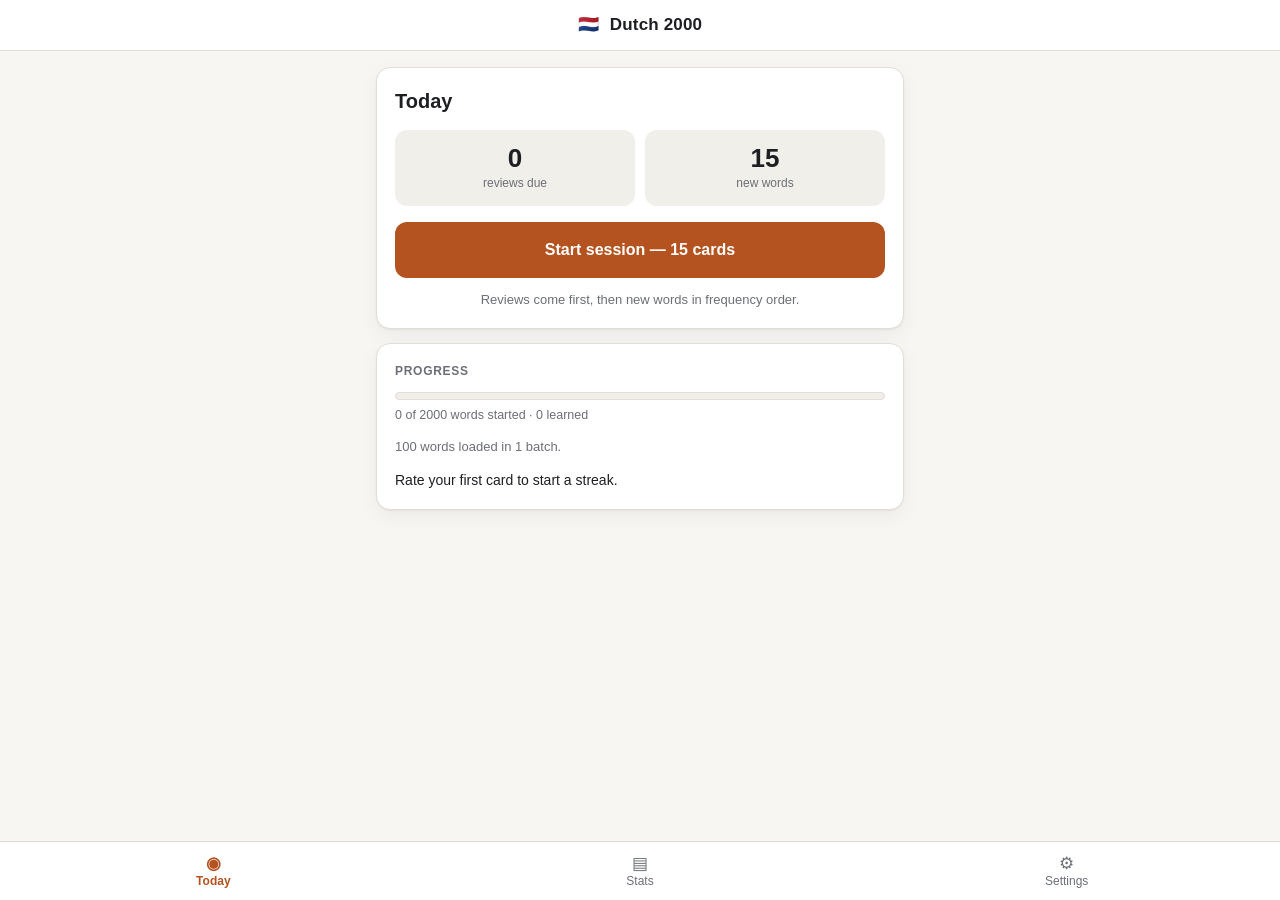
==== top2000/index.html @ 0ad00fd5 "Add Dutch 2000 — spaced-repetition app for the 2,000 most frequent words A second, self-contained ap" ====
<!doctype html>
<html lang="en">
<head>
  <meta charset="utf-8">
  <meta name="viewport" content="width=device-width, initial-scale=1, viewport-fit=cover">
  <title>Dutch 2000 — frequency flashcards</title>
  <meta name="description" content="Spaced-repetition flashcards for the 2,000 most frequent Dutch words.">

  <link rel="manifest" href="manifest.json">
  <meta name="theme-color" content="#f7f6f3">
  <meta name="apple-mobile-web-app-capable" content="yes">
  <meta name="apple-mobile-web-app-status-bar-style" content="default">
  <meta name="apple-mobile-web-app-title" content="Dutch 2000">
  <link rel="apple-touch-icon" href="icons/apple-touch-icon.png">
  <link rel="icon" type="image/png" sizes="192x192" href="icons/icon-192.png">

  <link rel="stylesheet" href="styles.css?v=1">
</head>
<body>
  <header id="topbar">
    <h1><span class="flag">🇳🇱</span> Dutch 2000</h1>
  </header>

  <main id="main"></main>

  <nav id="nav" aria-label="Sections"></nav>

  <script src="js/storage.js?v=1"></script>
  <script src="js/srs.js?v=1"></script>
  <script src="js/data.js?v=1"></script>
  <script src="js/speech.js?v=1"></script>
  <script src="js/ui.js?v=1"></script>
  <script src="js/study.js?v=1"></script>
  <script src="js/app.js?v=1"></script>
  <script>
    // Offline support when the app is served over http(s). Opened from disk
    // (file://) service workers aren't allowed, and aren't needed.
    if ('serviceWorker' in navigator && location.protocol.startsWith('http')) {
      window.addEventListener('load', () => {
        navigator.serviceWorker.register('sw.js').catch(err => console.warn('SW failed:', err));
      });
    }
  </script>
</body>
</html>
---- top2000/styles.css ----
/* Dutch 2000 — mobile-first, calm, light + dark.
   Colours are tokens on :root; dark mode follows the system unless the user
   picks a theme by hand (data-theme on <html>). */

:root {
  --bg: #f7f6f3;
  --surface: #ffffff;
  --surface-2: #f1efea;
  --fg: #1d1f23;
  --muted: #6c6f76;
  --border: #e2ded5;
  --accent: #b4531f;
  --accent-soft: #f6e7dd;
  --again: #b3261e;
  --hard: #8a6210;
  --good: #1f6b3f;
  --easy: #1f5b8a;
  --shadow: 0 1px 2px rgba(22, 20, 16, .05), 0 6px 20px rgba(22, 20, 16, .05);
  --radius: 14px;
}

@media (prefers-color-scheme: dark) {
  :root:not([data-theme="light"]) {
    --bg: #16181c;
    --surface: #1e2126;
    --surface-2: #252930;
    --fg: #eceef2;
    --muted: #9aa1ad;
    --border: #343941;
    --accent: #e89b6c;
    --accent-soft: #37281f;
    --again: #f08379;
    --hard: #e0b45f;
    --good: #7fd4a0;
    --easy: #8ec2ef;
    --shadow: 0 1px 2px rgba(0, 0, 0, .3), 0 6px 20px rgba(0, 0, 0, .25);
  }
}

:root[data-theme="dark"] {
  --bg: #16181c;
  --surface: #1e2126;
  --surface-2: #252930;
  --fg: #eceef2;
  --muted: #9aa1ad;
  --border: #343941;
  --accent: #e89b6c;
  --accent-soft: #37281f;
  --again: #f08379;
  --hard: #e0b45f;
  --good: #7fd4a0;
  --easy: #8ec2ef;
  --shadow: 0 1px 2px rgba(0, 0, 0, .3), 0 6px 20px rgba(0, 0, 0, .25);
}

* { box-sizing: border-box; }
html, body { margin: 0; padding: 0; }

body {
  background: var(--bg);
  color: var(--fg);
  font-family: -apple-system, BlinkMacSystemFont, "Segoe UI", Roboto, "Helvetica Neue", sans-serif;
  font-size: 16px;
  line-height: 1.5;
  -webkit-text-size-adjust: 100%;
  min-height: 100vh;
}

/* ---------- shell ---------- */
#topbar {
  display: flex;
  align-items: center;
  justify-content: center;
  padding: 12px 16px;
  padding-top: max(12px, env(safe-area-inset-top));
  background: var(--surface);
  border-bottom: 1px solid var(--border);
  position: sticky;
  top: 0;
  z-index: 10;
}
#topbar h1 { margin: 0; font-size: 17px; font-weight: 600; letter-spacing: .01em; }
#topbar .flag { margin-right: 6px; }

#main {
  max-width: 560px;
  margin: 0 auto;
  padding: 16px 16px 120px;
  display: flex;
  flex-direction: column;
  gap: 14px;
}

#nav {
  position: fixed;
  left: 0; right: 0; bottom: 0;
  display: flex;
  background: var(--surface);
  border-top: 1px solid var(--border);
  padding-bottom: env(safe-area-inset-bottom);
  z-index: 20;
}
.nav-btn {
  flex: 1;
  min-height: 58px;
  display: flex;
  flex-direction: column;
  align-items: center;
  justify-content: center;
  gap: 2px;
  background: none;
  border: 0;
  color: var(--muted);
  font-size: 12px;
  font-family: inherit;
  cursor: pointer;
}
.nav-btn .nav-icon { font-size: 17px; line-height: 1; }
.nav-btn.on { color: var(--accent); font-weight: 600; }

/* The study screen takes the whole viewport. */
body.studying #topbar, body.studying #nav { display: none; }
body.studying #main { padding-top: max(14px, env(safe-area-inset-top)); padding-bottom: 28px; }

/* ---------- cards & type ---------- */
.card {
  background: var(--surface);
  border: 1px solid var(--border);
  border-radius: var(--radius);
  padding: 18px;
  box-shadow: var(--shadow);
}
h2 { margin: 0 0 14px; font-size: 20px; font-weight: 650; }
h3 {
  margin: 0 0 12px;
  font-size: 12px;
  font-weight: 650;
  color: var(--muted);
  text-transform: uppercase;
  letter-spacing: .06em;
}
.muted { color: var(--muted); }
.small { font-size: 13px; }
.hint { text-align: center; margin: 12px 0 0; font-size: 13px; }
.done-note { margin: 4px 0 14px; }
.code {
  background: var(--surface-2);
  border-radius: 8px;
  padding: 10px 12px;
  font-size: 13px;
  overflow-x: auto;
  white-space: pre-wrap;
}

.banner {
  background: var(--accent-soft);
  border: 1px solid var(--accent);
  border-radius: var(--radius);
  padding: 12px 14px;
  font-size: 14px;
}

/* ---------- tiles ---------- */
.tiles { display: grid; grid-template-columns: repeat(3, 1fr); gap: 10px; }
.tiles.two { grid-template-columns: repeat(2, 1fr); margin-bottom: 16px; }
.tile {
  background: var(--surface-2);
  border-radius: 12px;
  padding: 14px 10px;
  text-align: center;
}
.tile-value { font-size: 26px; font-weight: 650; line-height: 1.1; }
.tile-label { font-size: 12px; color: var(--muted); margin-top: 2px; }

/* ---------- meters ---------- */
.meter { margin: 4px 0 2px; }
.meter-track {
  height: 8px;
  background: var(--surface-2);
  border: 1px solid var(--border);
  border-radius: 999px;
  overflow: hidden;
}
.meter-track.slim { height: 6px; flex: 1; }
.meter-fill { height: 100%; background: var(--accent); transition: width .25s ease; }
.meter-label { font-size: 12.5px; color: var(--muted); margin-top: 6px; }
.streak-line { margin-top: 12px; font-size: 14px; }

/* ---------- rows (stats by batch) ---------- */
.row { padding: 10px 0; border-top: 1px solid var(--border); }
.row:first-of-type { border-top: 0; }
.row-title { font-size: 14px; font-weight: 550; margin-bottom: 6px; display: flex; align-items: center; gap: 6px; }
.lock { font-size: 12px; }
.chip {
  display: inline-block;
  font-size: 11px;
  padding: 2px 8px;
  border-radius: 999px;
  background: var(--surface-2);
  color: var(--muted);
  border: 1px solid var(--border);
  text-transform: lowercase;
}
.chip.on { background: var(--accent-soft); color: var(--accent); border-color: var(--accent); }
.chip.soft { background: transparent; }

/* ---------- settings controls ---------- */
.setting {
  display: flex;
  align-items: center;
  justify-content: space-between;
  gap: 12px;
  padding: 12px 0;
  border-top: 1px solid var(--border);
  flex-wrap: wrap;
}
.setting:first-of-type { border-top: 0; padding-top: 0; }
.setting-text { flex: 1 1 180px; min-width: 150px; }
.setting-label { font-size: 15px; font-weight: 550; }

.stepper { display: flex; align-items: center; gap: 4px; }
.step-btn {
  width: 44px; height: 44px;
  border: 1px solid var(--border);
  background: var(--surface-2);
  color: var(--fg);
  border-radius: 10px;
  font-size: 20px;
  line-height: 1;
  cursor: pointer;
}
.step-btn:active { background: var(--accent-soft); }
.stepper-value { min-width: 62px; text-align: center; font-size: 16px; font-weight: 600; }

.seg { display: flex; gap: 6px; flex-wrap: wrap; }
.seg-btn {
  min-height: 44px;
  padding: 8px 14px;
  border: 1px solid var(--border);
  border-radius: 10px;
  background: var(--surface-2);
  color: var(--fg);
  font-size: 14px;
  font-family: inherit;
  cursor: pointer;
}
.seg-btn.on { background: var(--accent); border-color: var(--accent); color: #fff; font-weight: 600; }

.select {
  min-height: 44px;
  padding: 8px 10px;
  border: 1px solid var(--border);
  border-radius: 10px;
  background: var(--surface-2);
  color: var(--fg);
  font-size: 14px;
  font-family: inherit;
  max-width: 100%;
}

.batch-row {
  width: 100%;
  min-height: 48px;
  display: flex;
  align-items: center;
  justify-content: space-between;
  gap: 10px;
  padding: 10px 12px;
  margin-bottom: 6px;
  border: 1px solid var(--border);
  border-radius: 10px;
  background: var(--surface-2);
  color: var(--fg);
  font-size: 14px;
  font-family: inherit;
  text-align: left;
  cursor: pointer;
}
.batch-row.on { border-color: var(--accent); background: var(--accent-soft); }
.batch-row:disabled { cursor: default; opacity: .75; }
.batch-row.locked { opacity: .5; }
.batch-mark { color: var(--accent); font-weight: 700; }

.hidden-file { display: none; }

/* ---------- buttons ---------- */
.btn-row { display: flex; gap: 8px; flex-wrap: wrap; margin-top: 12px; }
.btn-row.center { justify-content: center; }
.btn {
  min-height: 48px;
  display: inline-flex;
  align-items: center;
  justify-content: center;
  gap: 8px;
  padding: 12px 18px;
  border: 0;
  border-radius: 12px;
  background: var(--accent);
  color: #fff;
  font-size: 15px;
  font-weight: 600;
  font-family: inherit;
  cursor: pointer;
}
.btn.big { width: 100%; min-height: 56px; font-size: 16px; }
.btn.secondary {
  background: var(--surface-2);
  color: var(--fg);
  border: 1px solid var(--border);
}
.btn.danger { background: transparent; color: var(--again); border: 1px solid var(--again); margin-top: 10px; }
.btn:disabled { opacity: .45; cursor: not-allowed; }

.icon-btn {
  width: 40px; height: 40px;
  border: 0;
  border-radius: 10px;
  background: var(--surface-2);
  color: var(--fg);
  font-size: 16px;
  cursor: pointer;
}

/* ---------- study ---------- */
.study-top { display: flex; align-items: center; gap: 12px; }
.count-left { font-size: 13px; color: var(--muted); min-width: 52px; text-align: right; }

.flashcard {
  position: relative;
  background: var(--surface);
  border: 1px solid var(--border);
  border-radius: 18px;
  box-shadow: var(--shadow);
  padding: 22px 18px;
  min-height: 260px;
  display: flex;
  flex-direction: column;
  cursor: pointer;
  -webkit-tap-highlight-color: transparent;
}
.flashcard:focus-visible { outline: 2px solid var(--accent); outline-offset: 2px; }
.prompt { display: flex; flex-direction: column; align-items: center; gap: 12px; flex: 0 0 auto; }
.flashcard:not(.flipped) .prompt { flex: 1; justify-content: center; }
/* Side padding keeps the chips clear of the corner speaker button. */
.chips { display: flex; gap: 6px; flex-wrap: wrap; justify-content: center; padding: 0 44px; }
.face {
  font-size: 32px;
  font-weight: 600;
  text-align: center;
  display: flex;
  align-items: center;
  justify-content: center;
  gap: 10px;
  flex-wrap: wrap;
  overflow-wrap: anywhere;
}
.face .article { color: var(--accent); }
.flashcard .hint { color: var(--muted); font-size: 13px; text-align: center; margin-top: auto; }

.answer {
  margin-top: 18px;
  padding-top: 16px;
  border-top: 1px solid var(--border);
  display: flex;
  flex-direction: column;
  gap: 14px;
}
.answer-face { font-size: 26px; font-weight: 600; }

.speak-btn {
  width: 40px; height: 40px;
  border: 1px solid var(--border);
  border-radius: 999px;
  background: var(--surface-2);
  color: var(--fg);
  font-size: 16px;
  line-height: 1;
  cursor: pointer;
  flex: 0 0 auto;
}
.speak-btn:active { background: var(--accent-soft); }
/* Kept in the corner so it's never under the thumb when tapping to flip. */
.speak-btn.corner { position: absolute; top: 14px; right: 14px; width: 44px; height: 44px; }

.forms { display: flex; flex-direction: column; gap: 8px; }
.form-row { display: flex; gap: 10px; align-items: baseline; font-size: 15px; }
.form-label {
  flex: 0 0 74px;
  font-size: 11px;
  text-transform: uppercase;
  letter-spacing: .05em;
  color: var(--muted);
  font-weight: 650;
}
.form-value { flex: 1; display: flex; flex-wrap: wrap; gap: 4px 6px; }
.form-value .article { color: var(--accent); font-weight: 600; }
.form-value .sep { color: var(--muted); }

.note {
  font-size: 13.5px;
  color: var(--muted);
  background: var(--surface-2);
  border-radius: 10px;
  padding: 10px 12px;
}
.example { border-left: 3px solid var(--accent); padding-left: 12px; }
.example-nl { font-size: 16px; display: flex; align-items: center; gap: 8px; flex-wrap: wrap; }
.example-en { font-size: 14px; margin-top: 2px; }

.rate-row { display: grid; grid-template-columns: repeat(4, 1fr); gap: 6px; margin-top: 14px; }
.rate-btn {
  min-height: 62px;
  display: flex;
  flex-direction: column;
  align-items: center;
  justify-content: center;
  gap: 2px;
  border: 1px solid var(--border);
  border-radius: 12px;
  background: var(--surface);
  color: var(--fg);
  font-family: inherit;
  cursor: pointer;
  padding: 6px 2px;
}
.rate-label { font-size: 14px; font-weight: 600; }
.rate-when { font-size: 11.5px; color: var(--muted); }
.rate-btn.again { border-color: var(--again); color: var(--again); }
.rate-btn.hard { border-color: var(--hard); color: var(--hard); }
.rate-btn.good { border-color: var(--good); color: var(--good); }
.rate-btn.easy { border-color: var(--easy); color: var(--easy); }
.rate-btn:active { background: var(--surface-2); }

/* ---------- finished ---------- */
.done { text-align: center; }
.done-check {
  width: 54px; height: 54px; line-height: 54px;
  margin: 0 auto 10px;
  border-radius: 50%;
  background: var(--accent-soft);
  color: var(--accent);
  font-size: 26px;
}

/* ---------- toast ---------- */
#toast {
  position: fixed;
  left: 50%;
  bottom: calc(76px + env(safe-area-inset-bottom));
  transform: translateX(-50%);
  background: var(--fg);
  color: var(--bg);
  padding: 10px 16px;
  border-radius: 999px;
  font-size: 14px;
  box-shadow: var(--shadow);
  z-index: 30;
  transition: opacity .4s ease;
  max-width: 90vw;
}
#toast.out { opacity: 0; }

@media (min-width: 620px) {
  .face { font-size: 36px; }
}
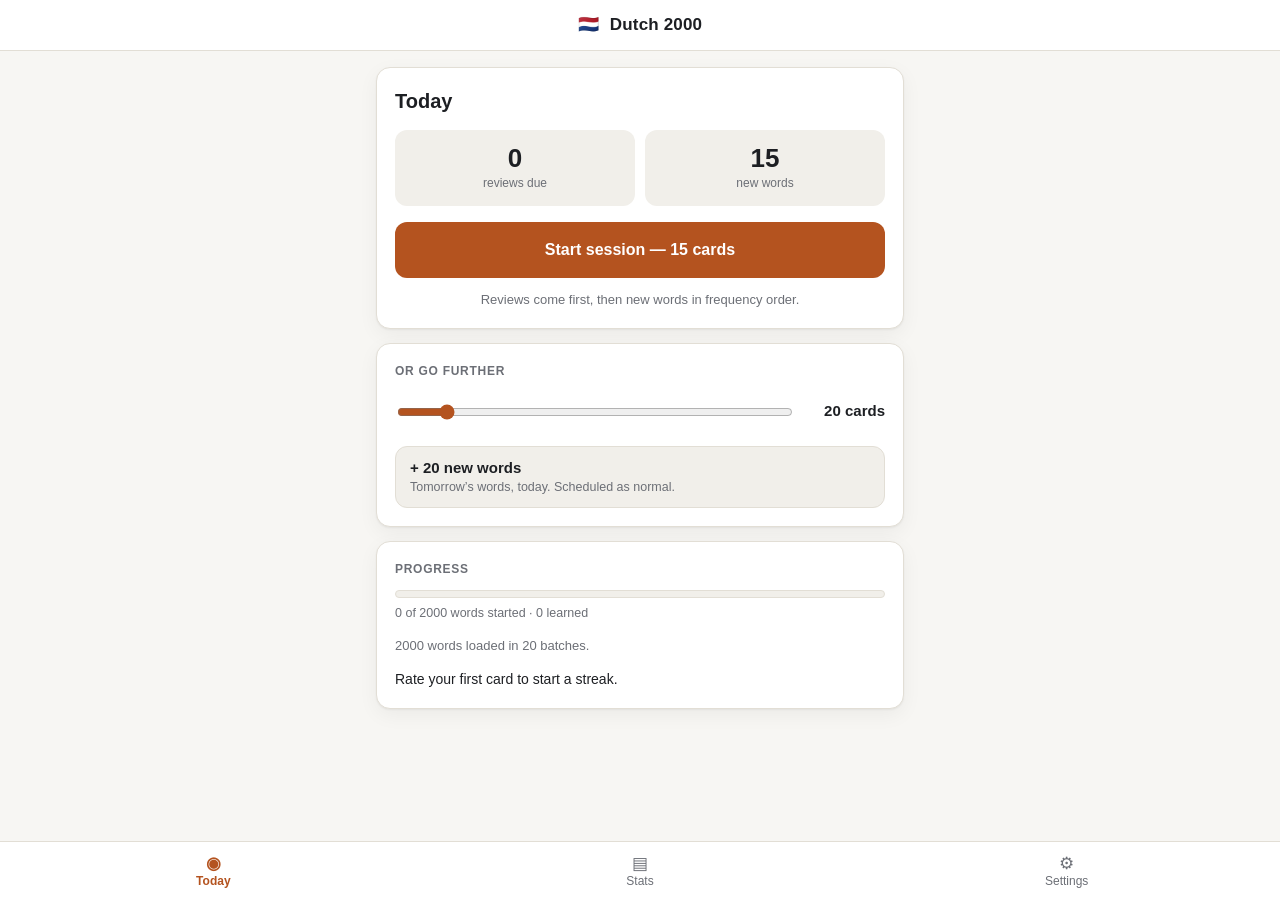
==== commit 4bcd2283: "Stop the service worker pinning installed copies to launch-day code The worker served js/css cache-f" ====
--- a/top2000/index.html
+++ b/top2000/index.html
@@ -14,7 +14,7 @@
   <link rel="apple-touch-icon" href="icons/apple-touch-icon.png">
   <link rel="icon" type="image/png" sizes="192x192" href="icons/icon-192.png">
 
-  <link rel="stylesheet" href="styles.css?v=1">
+  <link rel="stylesheet" href="styles.css?v=2">
 </head>
 <body>
   <header id="topbar">
@@ -25,13 +25,13 @@
 
   <nav id="nav" aria-label="Sections"></nav>
 
-  <script src="js/storage.js?v=1"></script>
-  <script src="js/srs.js?v=1"></script>
-  <script src="js/data.js?v=1"></script>
-  <script src="js/speech.js?v=1"></script>
-  <script src="js/ui.js?v=1"></script>
-  <script src="js/study.js?v=1"></script>
-  <script src="js/app.js?v=1"></script>
+  <script src="js/storage.js?v=2"></script>
+  <script src="js/srs.js?v=2"></script>
+  <script src="js/data.js?v=2"></script>
+  <script src="js/speech.js?v=2"></script>
+  <script src="js/ui.js?v=2"></script>
+  <script src="js/study.js?v=2"></script>
+  <script src="js/app.js?v=2"></script>
   <script>
     // Offline support when the app is served over http(s). Opened from disk
     // (file://) service workers aren't allowed, and aren't needed.
--- a/top2000/styles.css
+++ b/top2000/styles.css
@@ -163,6 +163,10 @@
 /* ---------- tiles ---------- */
 .tiles { display: grid; grid-template-columns: repeat(3, 1fr); gap: 10px; }
 .tiles.two { grid-template-columns: repeat(2, 1fr); margin-bottom: 16px; }
+.tiles.four { grid-template-columns: repeat(4, 1fr); gap: 6px; }
+.tiles.four .tile { padding: 12px 4px; }
+.tiles.four .tile-value { font-size: 21px; }
+.tiles.four .tile-label { font-size: 11px; }
 .tile {
   background: var(--surface-2);
   border-radius: 12px;
@@ -278,8 +282,10 @@
 }
 .batch-row.on { border-color: var(--accent); background: var(--accent-soft); }
 .batch-row:disabled { cursor: default; opacity: .75; }
-.batch-row.locked { opacity: .5; }
+.batch-row.locked { opacity: .62; }
+.batch-row.locked:active { opacity: 1; border-color: var(--accent); }
 .batch-mark { color: var(--accent); font-weight: 700; }
+.batch-row.locked .batch-mark { color: var(--muted); font-weight: 600; font-size: 13px; }
 
 .hidden-file { display: none; }
 
@@ -310,6 +316,53 @@
 }
 .btn.danger { background: transparent; color: var(--again); border: 1px solid var(--again); margin-top: 10px; }
 .btn:disabled { opacity: .45; cursor: not-allowed; }
+
+/* How many cards a "keep going" run should hold. */
+.size-row {
+  display: flex;
+  align-items: center;
+  gap: 14px;
+  margin-bottom: 14px;
+}
+.size-slider {
+  flex: 1;
+  min-width: 0;
+  height: 36px;
+  accent-color: var(--accent);
+  cursor: pointer;
+}
+.size-value {
+  min-width: 76px;
+  text-align: right;
+  font-size: 15px;
+  font-weight: 650;
+}
+.extras-list { display: block; }
+
+/* Full-width choice with a label and an explanation under it. */
+.option-btn {
+  width: 100%;
+  min-height: 62px;
+  display: flex;
+  flex-direction: column;
+  align-items: flex-start;
+  justify-content: center;
+  gap: 3px;
+  padding: 12px 14px;
+  margin-bottom: 8px;
+  border: 1px solid var(--border);
+  border-radius: 12px;
+  background: var(--surface-2);
+  color: var(--fg);
+  font-family: inherit;
+  text-align: left;
+  cursor: pointer;
+}
+.option-btn:last-child { margin-bottom: 0; }
+.option-btn:active { background: var(--accent-soft); border-color: var(--accent); }
+.option-label { font-size: 15px; font-weight: 600; }
+.option-sub { font-size: 12.5px; color: var(--muted); line-height: 1.35; }
+.done .option-btn { text-align: left; }
 
 .icon-btn {
   width: 40px; height: 40px;
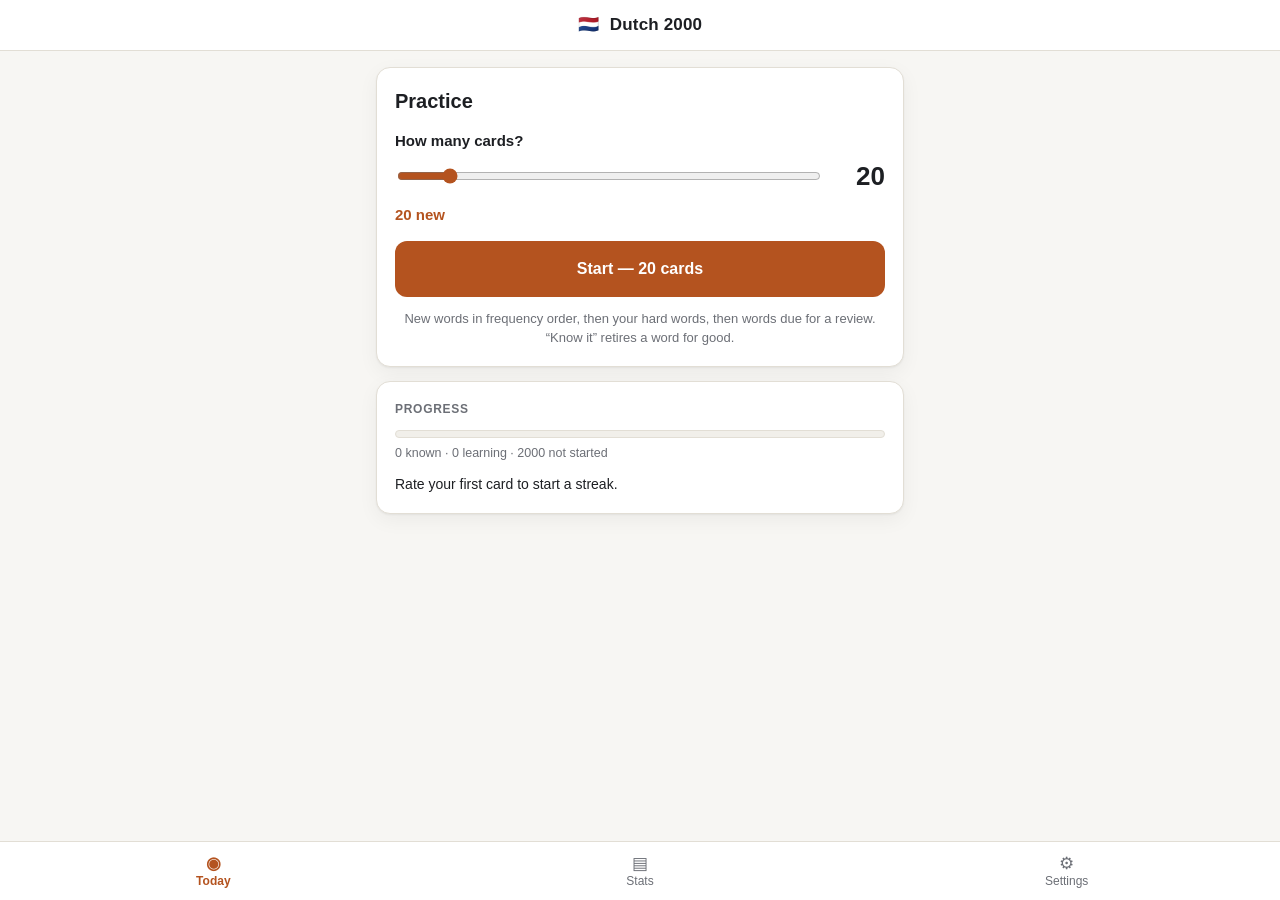
==== commit 756834d0: "Replace the session options with one size slider and a single Start Today now asks one thing — how m" ====
--- a/top2000/index.html
+++ b/top2000/index.html
@@ -14,7 +14,7 @@
   <link rel="apple-touch-icon" href="icons/apple-touch-icon.png">
   <link rel="icon" type="image/png" sizes="192x192" href="icons/icon-192.png">
 
-  <link rel="stylesheet" href="styles.css?v=2">
+  <link rel="stylesheet" href="styles.css?v=4">
 </head>
 <body>
   <header id="topbar">
@@ -25,13 +25,14 @@
 
   <nav id="nav" aria-label="Sections"></nav>
 
-  <script src="js/storage.js?v=2"></script>
-  <script src="js/srs.js?v=2"></script>
-  <script src="js/data.js?v=2"></script>
-  <script src="js/speech.js?v=2"></script>
-  <script src="js/ui.js?v=2"></script>
-  <script src="js/study.js?v=2"></script>
-  <script src="js/app.js?v=2"></script>
+  <script src="js/storage.js?v=4"></script>
+  <script src="js/srs.js?v=4"></script>
+  <script src="js/data.js?v=4"></script>
+  <script src="js/speech.js?v=4"></script>
+  <script src="js/sync.js?v=4"></script>
+  <script src="js/ui.js?v=4"></script>
+  <script src="js/study.js?v=4"></script>
+  <script src="js/app.js?v=4"></script>
   <script>
     // Offline support when the app is served over http(s). Opened from disk
     // (file://) service workers aren't allowed, and aren't needed.
--- a/top2000/styles.css
+++ b/top2000/styles.css
@@ -179,6 +179,7 @@
 /* ---------- meters ---------- */
 .meter { margin: 4px 0 2px; }
 .meter-track {
+  display: flex;
   height: 8px;
   background: var(--surface-2);
   border: 1px solid var(--border);
@@ -187,14 +188,16 @@
 }
 .meter-track.slim { height: 6px; flex: 1; }
 .meter-fill { height: 100%; background: var(--accent); transition: width .25s ease; }
+.meter-fill.soft { background: var(--accent-soft); box-shadow: inset 0 0 0 1px var(--accent); }
 .meter-label { font-size: 12.5px; color: var(--muted); margin-top: 6px; }
 .streak-line { margin-top: 12px; font-size: 14px; }
 
 /* ---------- rows (stats by batch) ---------- */
-.row { padding: 10px 0; border-top: 1px solid var(--border); }
+.row { display: flex; align-items: center; gap: 10px; padding: 10px 0; border-top: 1px solid var(--border); }
+.row-main { flex: 1; min-width: 0; }
+.btn.small-btn { min-height: 36px; padding: 6px 12px; font-size: 13px; flex: none; }
 .row:first-of-type { border-top: 0; }
 .row-title { font-size: 14px; font-weight: 550; margin-bottom: 6px; display: flex; align-items: center; gap: 6px; }
-.lock { font-size: 12px; }
 .chip {
   display: inline-block;
   font-size: 11px;
@@ -205,7 +208,6 @@
   border: 1px solid var(--border);
   text-transform: lowercase;
 }
-.chip.on { background: var(--accent-soft); color: var(--accent); border-color: var(--accent); }
 .chip.soft { background: transparent; }
 
 /* ---------- settings controls ---------- */
@@ -262,32 +264,31 @@
   max-width: 100%;
 }
 
-.batch-row {
-  width: 100%;
+.hidden-file { display: none; }
+
+/* ---------- sync ---------- */
+.sync-line { font-size: 14px; margin: 0 0 4px; overflow-wrap: anywhere; }
+.sync-line.ok { color: var(--good); font-weight: 550; }
+.sync-line.warn { color: var(--again); }
+.steps { padding-left: 20px; margin: 8px 0 12px; line-height: 1.5; }
+.steps li { margin-bottom: 6px; }
+.steps a, .banner a { color: var(--accent); font-weight: 600; }
+.token-row { display: flex; gap: 8px; flex-wrap: wrap; margin-bottom: 8px; }
+.text-input {
+  flex: 1 1 200px;
+  min-width: 0;
   min-height: 48px;
-  display: flex;
-  align-items: center;
-  justify-content: space-between;
-  gap: 10px;
   padding: 10px 12px;
-  margin-bottom: 6px;
   border: 1px solid var(--border);
   border-radius: 10px;
   background: var(--surface-2);
   color: var(--fg);
-  font-size: 14px;
-  font-family: inherit;
-  text-align: left;
-  cursor: pointer;
-}
-.batch-row.on { border-color: var(--accent); background: var(--accent-soft); }
-.batch-row:disabled { cursor: default; opacity: .75; }
-.batch-row.locked { opacity: .62; }
-.batch-row.locked:active { opacity: 1; border-color: var(--accent); }
-.batch-mark { color: var(--accent); font-weight: 700; }
-.batch-row.locked .batch-mark { color: var(--muted); font-weight: 600; font-size: 13px; }
-
-.hidden-file { display: none; }
+  font-size: 16px;            /* 16px stops iOS zooming in on focus */
+  font-family: ui-monospace, SFMono-Regular, Menlo, monospace;
+}
+.text-input:focus { outline: 2px solid var(--accent); outline-offset: 1px; }
+#sync-banner:empty { display: none; }
+#sync-banner { margin-bottom: 12px; }
 
 /* ---------- buttons ---------- */
 .btn-row { display: flex; gap: 8px; flex-wrap: wrap; margin-top: 12px; }
@@ -306,6 +307,7 @@
   font-size: 15px;
   font-weight: 600;
   font-family: inherit;
+  text-decoration: none;
   cursor: pointer;
 }
 .btn.big { width: 100%; min-height: 56px; font-size: 16px; }
@@ -317,12 +319,14 @@
 .btn.danger { background: transparent; color: var(--again); border: 1px solid var(--again); margin-top: 10px; }
 .btn:disabled { opacity: .45; cursor: not-allowed; }
 
-/* How many cards a "keep going" run should hold. */
+.plan-line { margin: 0 0 14px; font-size: 15px; font-weight: 550; color: var(--accent); min-height: 1.4em; }
+
+/* How many cards a session holds. */
 .size-row {
   display: flex;
   align-items: center;
   gap: 14px;
-  margin-bottom: 14px;
+  margin: 4px 0 8px;
 }
 .size-slider {
   flex: 1;
@@ -332,37 +336,12 @@
   cursor: pointer;
 }
 .size-value {
-  min-width: 76px;
+  min-width: 48px;
   text-align: right;
-  font-size: 15px;
+  font-size: 26px;
   font-weight: 650;
-}
-.extras-list { display: block; }
-
-/* Full-width choice with a label and an explanation under it. */
-.option-btn {
-  width: 100%;
-  min-height: 62px;
-  display: flex;
-  flex-direction: column;
-  align-items: flex-start;
-  justify-content: center;
-  gap: 3px;
-  padding: 12px 14px;
-  margin-bottom: 8px;
-  border: 1px solid var(--border);
-  border-radius: 12px;
-  background: var(--surface-2);
-  color: var(--fg);
-  font-family: inherit;
-  text-align: left;
-  cursor: pointer;
-}
-.option-btn:last-child { margin-bottom: 0; }
-.option-btn:active { background: var(--accent-soft); border-color: var(--accent); }
-.option-label { font-size: 15px; font-weight: 600; }
-.option-sub { font-size: 12.5px; color: var(--muted); line-height: 1.35; }
-.done .option-btn { text-align: left; }
+  font-variant-numeric: tabular-nums;
+}
 
 .icon-btn {
   width: 40px; height: 40px;
@@ -510,8 +489,22 @@
   z-index: 30;
   transition: opacity .4s ease;
   max-width: 90vw;
+  display: flex;
+  align-items: center;
 }
 #toast.out { opacity: 0; }
+.toast-btn {
+  flex: none;
+  margin-left: 12px;
+  padding: 4px 6px;
+  border: 0;
+  background: none;
+  color: var(--accent-soft);
+  font: inherit;
+  font-weight: 700;
+  text-decoration: underline;
+  cursor: pointer;
+}
 
 @media (min-width: 620px) {
   .face { font-size: 36px; }
